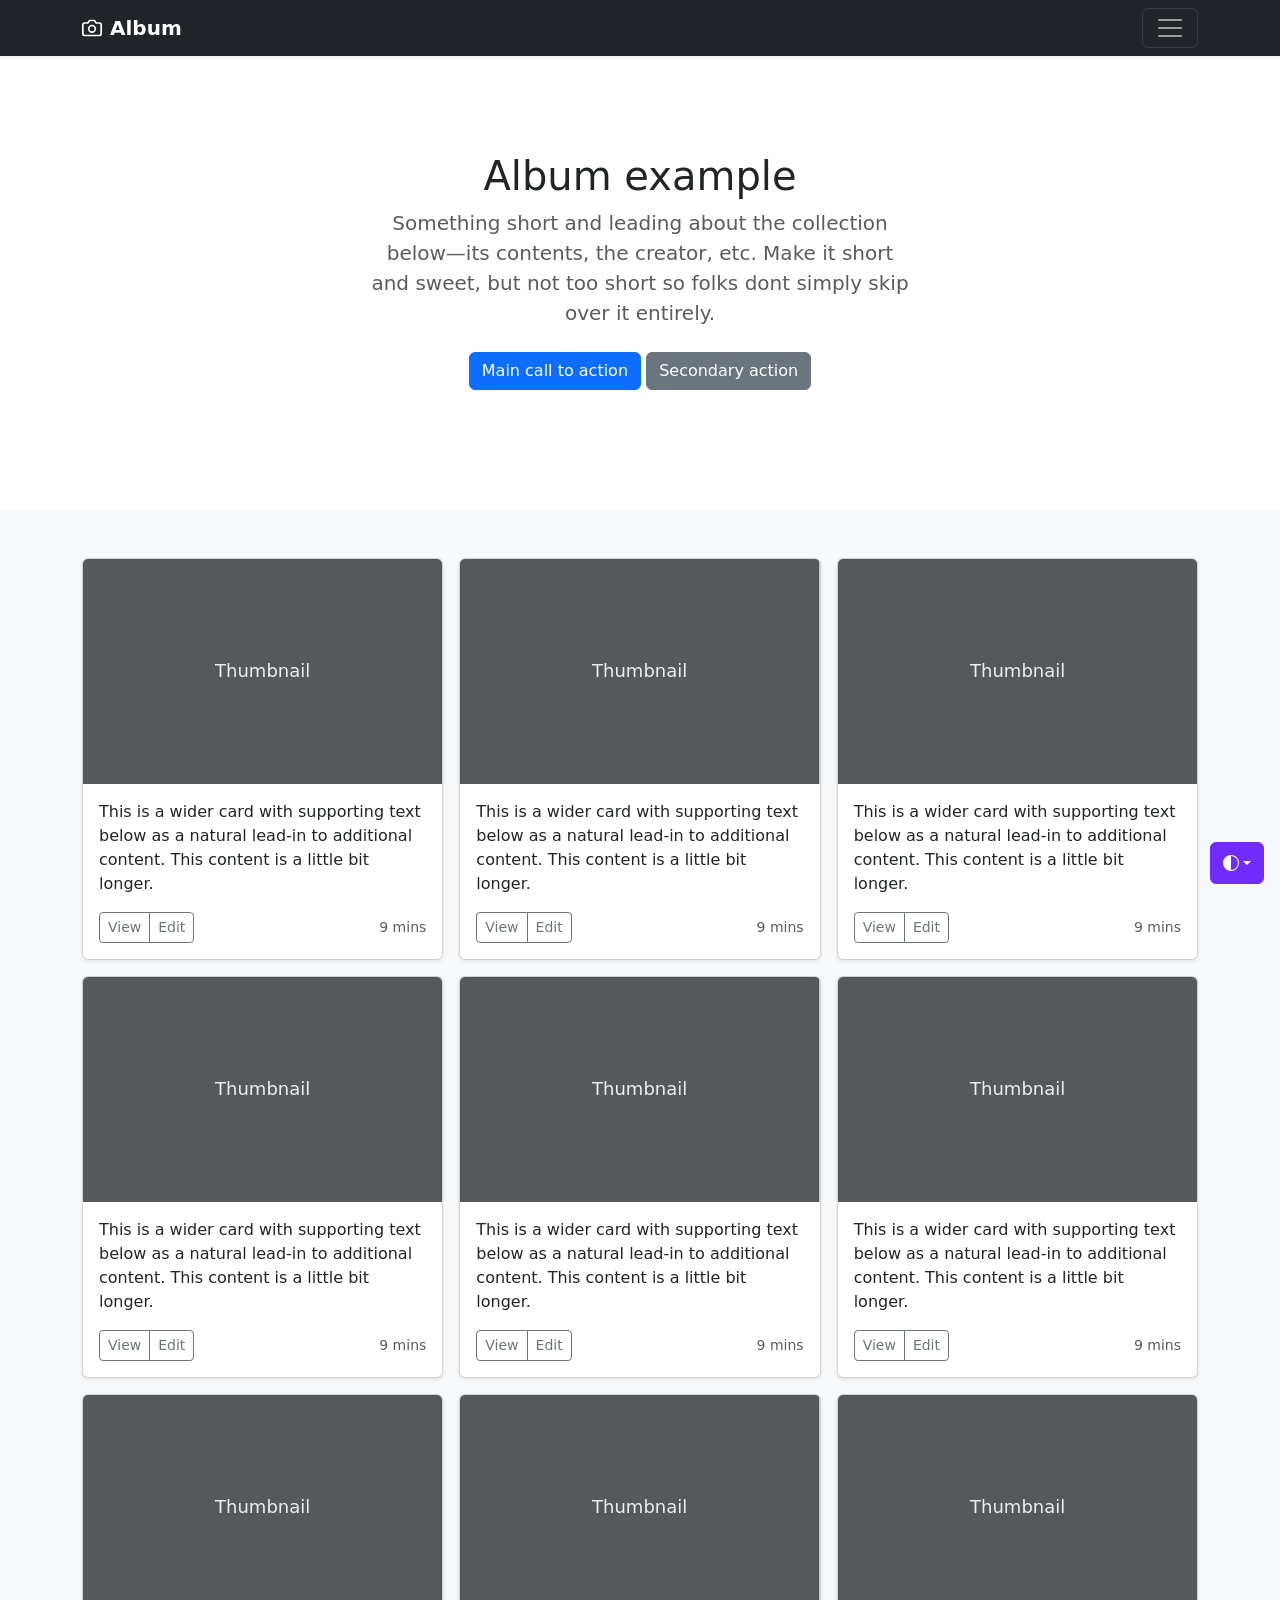
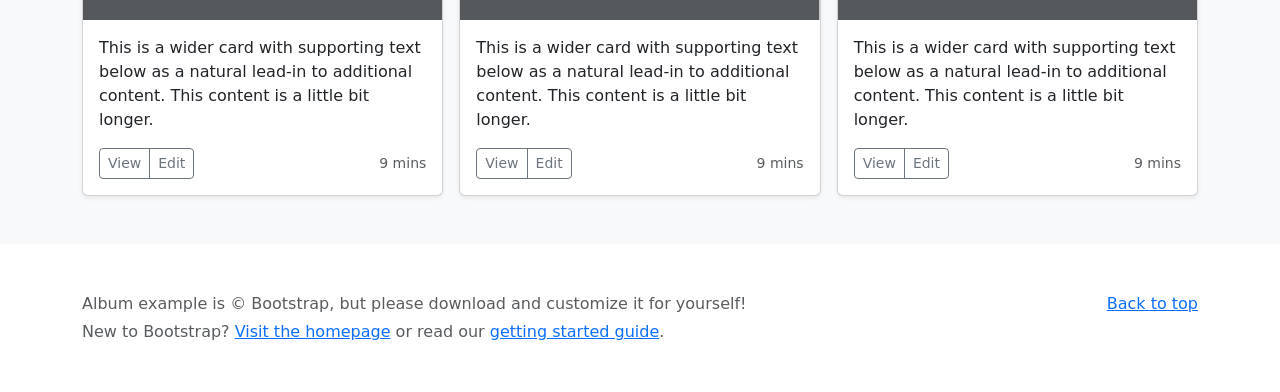
==== index.html @ 0365199b "Added template index from bootstrap." ====
<!doctype html>
<html lang="en" data-bs-theme="auto">
  <head>
    <meta charset="utf-8" />
    <meta name="viewport" content="width=device-width, initial-scale=1" />
    <meta name="description" content="" />
    <meta
      name="author"
      content="Mark Otto, Jacob Thornton, and Bootstrap contributors"
    />
    <meta name="generator" content="Astro v5.13.2" />
    <title>Album example · Bootstrap v5.3</title>
    <link
      rel="canonical"
      href="https://getbootstrap.com/docs/5.3/examples/album/"
    />
    <script src="	https://cdn.jsdelivr.net/npm/bootstrap@5.3.8/dist/js/bootstrap.bundle.min.js"></script>
    <link href="https://cdn.jsdelivr.net/npm/bootstrap@5.3.8/dist/css/bootstrap.min.css" rel="stylesheet" />
    <link href="style.css" rel="stylesheet"/>
    <meta name="theme-color" content="#712cf9" />
    
  </head>
  <body>
    <svg xmlns="http://www.w3.org/2000/svg" class="d-none">
      <symbol id="check2" viewBox="0 0 16 16">
        <path
          d="M13.854 3.646a.5.5 0 0 1 0 .708l-7 7a.5.5 0 0 1-.708 0l-3.5-3.5a.5.5 0 1 1 .708-.708L6.5 10.293l6.646-6.647a.5.5 0 0 1 .708 0z"
        ></path>
      </symbol>
      <symbol id="circle-half" viewBox="0 0 16 16">
        <path
          d="M8 15A7 7 0 1 0 8 1v14zm0 1A8 8 0 1 1 8 0a8 8 0 0 1 0 16z"
        ></path>
      </symbol>
      <symbol id="moon-stars-fill" viewBox="0 0 16 16">
        <path
          d="M6 .278a.768.768 0 0 1 .08.858 7.208 7.208 0 0 0-.878 3.46c0 4.021 3.278 7.277 7.318 7.277.527 0 1.04-.055 1.533-.16a.787.787 0 0 1 .81.316.733.733 0 0 1-.031.893A8.349 8.349 0 0 1 8.344 16C3.734 16 0 12.286 0 7.71 0 4.266 2.114 1.312 5.124.06A.752.752 0 0 1 6 .278z"
        ></path>
        <path
          d="M10.794 3.148a.217.217 0 0 1 .412 0l.387 1.162c.173.518.579.924 1.097 1.097l1.162.387a.217.217 0 0 1 0 .412l-1.162.387a1.734 1.734 0 0 0-1.097 1.097l-.387 1.162a.217.217 0 0 1-.412 0l-.387-1.162A1.734 1.734 0 0 0 9.31 6.593l-1.162-.387a.217.217 0 0 1 0-.412l1.162-.387a1.734 1.734 0 0 0 1.097-1.097l.387-1.162zM13.863.099a.145.145 0 0 1 .274 0l.258.774c.115.346.386.617.732.732l.774.258a.145.145 0 0 1 0 .274l-.774.258a1.156 1.156 0 0 0-.732.732l-.258.774a.145.145 0 0 1-.274 0l-.258-.774a1.156 1.156 0 0 0-.732-.732l-.774-.258a.145.145 0 0 1 0-.274l.774-.258c.346-.115.617-.386.732-.732L13.863.1z"
        ></path>
      </symbol>
      <symbol id="sun-fill" viewBox="0 0 16 16">
        <path
          d="M8 12a4 4 0 1 0 0-8 4 4 0 0 0 0 8zM8 0a.5.5 0 0 1 .5.5v2a.5.5 0 0 1-1 0v-2A.5.5 0 0 1 8 0zm0 13a.5.5 0 0 1 .5.5v2a.5.5 0 0 1-1 0v-2A.5.5 0 0 1 8 13zm8-5a.5.5 0 0 1-.5.5h-2a.5.5 0 0 1 0-1h2a.5.5 0 0 1 .5.5zM3 8a.5.5 0 0 1-.5.5h-2a.5.5 0 0 1 0-1h2A.5.5 0 0 1 3 8zm10.657-5.657a.5.5 0 0 1 0 .707l-1.414 1.415a.5.5 0 1 1-.707-.708l1.414-1.414a.5.5 0 0 1 .707 0zm-9.193 9.193a.5.5 0 0 1 0 .707L3.05 13.657a.5.5 0 0 1-.707-.707l1.414-1.414a.5.5 0 0 1 .707 0zm9.193 2.121a.5.5 0 0 1-.707 0l-1.414-1.414a.5.5 0 0 1 .707-.707l1.414 1.414a.5.5 0 0 1 0 .707zM4.464 4.465a.5.5 0 0 1-.707 0L2.343 3.05a.5.5 0 1 1 .707-.707l1.414 1.414a.5.5 0 0 1 0 .708z"
        ></path>
      </symbol>
    </svg>
    <div
      class="dropdown position-fixed bottom-0 end-0 mb-3 me-3 bd-mode-toggle"
    >
      <button
        class="btn btn-bd-primary py-2 dropdown-toggle d-flex align-items-center"
        id="bd-theme"
        type="button"
        aria-expanded="false"
        data-bs-toggle="dropdown"
        aria-label="Toggle theme (auto)"
      >
        <svg class="bi my-1 theme-icon-active" aria-hidden="true">
          <use href="#circle-half"></use>
        </svg>
        <span class="visually-hidden" id="bd-theme-text">Toggle theme</span>
      </button>
      <ul
        class="dropdown-menu dropdown-menu-end shadow"
        aria-labelledby="bd-theme-text"
      >
        <li>
          <button
            type="button"
            class="dropdown-item d-flex align-items-center"
            data-bs-theme-value="light"
            aria-pressed="false"
          >
            <svg class="bi me-2 opacity-50" aria-hidden="true">
              <use href="#sun-fill"></use>
            </svg>
            Light
            <svg class="bi ms-auto d-none" aria-hidden="true">
              <use href="#check2"></use>
            </svg>
          </button>
        </li>
        <li>
          <button
            type="button"
            class="dropdown-item d-flex align-items-center"
            data-bs-theme-value="dark"
            aria-pressed="false"
          >
            <svg class="bi me-2 opacity-50" aria-hidden="true">
              <use href="#moon-stars-fill"></use>
            </svg>
            Dark
            <svg class="bi ms-auto d-none" aria-hidden="true">
              <use href="#check2"></use>
            </svg>
          </button>
        </li>
        <li>
          <button
            type="button"
            class="dropdown-item d-flex align-items-center active"
            data-bs-theme-value="auto"
            aria-pressed="true"
          >
            <svg class="bi me-2 opacity-50" aria-hidden="true">
              <use href="#circle-half"></use>
            </svg>
            Auto
            <svg class="bi ms-auto d-none" aria-hidden="true">
              <use href="#check2"></use>
            </svg>
          </button>
        </li>
      </ul>
    </div>
    <header data-bs-theme="dark">
      <div class="collapse text-bg-dark" id="navbarHeader">
        <div class="container">
          <div class="row">
            <div class="col-sm-8 col-md-7 py-4">
              <h4>About</h4>
              <p class="text-body-secondary">
                Add some information about the album below, the author, or any
                other background context. Make it a few sentences long so folks
                can pick up some informative tidbits. Then, link them off to
                some social networking sites or contact information.
              </p>
            </div>
            <div class="col-sm-4 offset-md-1 py-4">
              <h4>Contact</h4>
              <ul class="list-unstyled">
                <li><a href="https://www.linkedin.com/in/cameron-rackley-131a20303/" class="text-white">linkedin</a></li>
                <li><a href="#" class="text-white">Like on Facebook</a></li>
                <li><a href="#" class="text-white">Email me</a></li>
              </ul>
            </div>
          </div>
        </div>
      </div>
      <div class="navbar navbar-dark bg-dark shadow-sm">
        <div class="container">
          <a href="#" class="navbar-brand d-flex align-items-center">
            <svg
              xmlns="http://www.w3.org/2000/svg"
              width="20"
              height="20"
              fill="none"
              stroke="currentColor"
              stroke-linecap="round"
              stroke-linejoin="round"
              stroke-width="2"
              aria-hidden="true"
              class="me-2"
              viewBox="0 0 24 24"
            >
              <path
                d="M23 19a2 2 0 0 1-2 2H3a2 2 0 0 1-2-2V8a2 2 0 0 1 2-2h4l2-3h6l2 3h4a2 2 0 0 1 2 2z"
              ></path>
              <circle cx="12" cy="13" r="4"></circle>
            </svg>
            <strong>Album</strong>
          </a>
          <button
            class="navbar-toggler"
            type="button"
            data-bs-toggle="collapse"
            data-bs-target="#navbarHeader"
            aria-controls="navbarHeader"
            aria-expanded="false"
            aria-label="Toggle navigation"
          >
            <span class="navbar-toggler-icon"></span>
          </button>
        </div>
      </div>
    </header>
    <main>
      <section class="py-5 text-center container">
        <div class="row py-lg-5">
          <div class="col-lg-6 col-md-8 mx-auto">
            <h1 class="fw-light">Album example</h1>
            <p class="lead text-body-secondary">
              Something short and leading about the collection below—its
              contents, the creator, etc. Make it short and sweet, but not too
              short so folks dont simply skip over it entirely.
            </p>
            <p>
              <a href="#" class="btn btn-primary my-2">Main call to action</a>
              <a href="#" class="btn btn-secondary my-2">Secondary action</a>
            </p>
          </div>
        </div>
      </section>
      <div class="album py-5 bg-body-tertiary">
        <div class="container">
          <div class="row row-cols-1 row-cols-sm-2 row-cols-md-3 g-3">
            <div class="col">
              <div class="card shadow-sm">
                <svg
                  aria-label="Placeholder: Thumbnail"
                  class="bd-placeholder-img card-img-top"
                  height="225"
                  preserveAspectRatio="xMidYMid slice"
                  role="img"
                  width="100%"
                  xmlns="http://www.w3.org/2000/svg"
                >
                  <title>Placeholder</title>
                  <rect width="100%" height="100%" fill="#55595c"></rect>
                  <text x="50%" y="50%" fill="#eceeef" dy=".3em">
                    Thumbnail
                  </text>
                </svg>
                <div class="card-body">
                  <p class="card-text">
                    This is a wider card with supporting text below as a natural
                    lead-in to additional content. This content is a little bit
                    longer.
                  </p>
                  <div
                    class="d-flex justify-content-between align-items-center"
                  >
                    <div class="btn-group">
                      <button
                        type="button"
                        class="btn btn-sm btn-outline-secondary"
                      >
                        View
                      </button>
                      <button
                        type="button"
                        class="btn btn-sm btn-outline-secondary"
                      >
                        Edit
                      </button>
                    </div>
                    <small class="text-body-secondary">9 mins</small>
                  </div>
                </div>
              </div>
            </div>
            <div class="col">
              <div class="card shadow-sm">
                <svg
                  aria-label="Placeholder: Thumbnail"
                  class="bd-placeholder-img card-img-top"
                  height="225"
                  preserveAspectRatio="xMidYMid slice"
                  role="img"
                  width="100%"
                  xmlns="http://www.w3.org/2000/svg"
                >
                  <title>Placeholder</title>
                  <rect width="100%" height="100%" fill="#55595c"></rect>
                  <text x="50%" y="50%" fill="#eceeef" dy=".3em">
                    Thumbnail
                  </text>
                </svg>
                <div class="card-body">
                  <p class="card-text">
                    This is a wider card with supporting text below as a natural
                    lead-in to additional content. This content is a little bit
                    longer.
                  </p>
                  <div
                    class="d-flex justify-content-between align-items-center"
                  >
                    <div class="btn-group">
                      <button
                        type="button"
                        class="btn btn-sm btn-outline-secondary"
                      >
                        View
                      </button>
                      <button
                        type="button"
                        class="btn btn-sm btn-outline-secondary"
                      >
                        Edit
                      </button>
                    </div>
                    <small class="text-body-secondary">9 mins</small>
                  </div>
                </div>
              </div>
            </div>
            <div class="col">
              <div class="card shadow-sm">
                <svg
                  aria-label="Placeholder: Thumbnail"
                  class="bd-placeholder-img card-img-top"
                  height="225"
                  preserveAspectRatio="xMidYMid slice"
                  role="img"
                  width="100%"
                  xmlns="http://www.w3.org/2000/svg"
                >
                  <title>Placeholder</title>
                  <rect width="100%" height="100%" fill="#55595c"></rect>
                  <text x="50%" y="50%" fill="#eceeef" dy=".3em">
                    Thumbnail
                  </text>
                </svg>
                <div class="card-body">
                  <p class="card-text">
                    This is a wider card with supporting text below as a natural
                    lead-in to additional content. This content is a little bit
                    longer.
                  </p>
                  <div
                    class="d-flex justify-content-between align-items-center"
                  >
                    <div class="btn-group">
                      <button
                        type="button"
                        class="btn btn-sm btn-outline-secondary"
                      >
                        View
                      </button>
                      <button
                        type="button"
                        class="btn btn-sm btn-outline-secondary"
                      >
                        Edit
                      </button>
                    </div>
                    <small class="text-body-secondary">9 mins</small>
                  </div>
                </div>
              </div>
            </div>
            <div class="col">
              <div class="card shadow-sm">
                <svg
                  aria-label="Placeholder: Thumbnail"
                  class="bd-placeholder-img card-img-top"
                  height="225"
                  preserveAspectRatio="xMidYMid slice"
                  role="img"
                  width="100%"
                  xmlns="http://www.w3.org/2000/svg"
                >
                  <title>Placeholder</title>
                  <rect width="100%" height="100%" fill="#55595c"></rect>
                  <text x="50%" y="50%" fill="#eceeef" dy=".3em">
                    Thumbnail
                  </text>
                </svg>
                <div class="card-body">
                  <p class="card-text">
                    This is a wider card with supporting text below as a natural
                    lead-in to additional content. This content is a little bit
                    longer.
                  </p>
                  <div
                    class="d-flex justify-content-between align-items-center"
                  >
                    <div class="btn-group">
                      <button
                        type="button"
                        class="btn btn-sm btn-outline-secondary"
                      >
                        View
                      </button>
                      <button
                        type="button"
                        class="btn btn-sm btn-outline-secondary"
                      >
                        Edit
                      </button>
                    </div>
                    <small class="text-body-secondary">9 mins</small>
                  </div>
                </div>
              </div>
            </div>
            <div class="col">
              <div class="card shadow-sm">
                <svg
                  aria-label="Placeholder: Thumbnail"
                  class="bd-placeholder-img card-img-top"
                  height="225"
                  preserveAspectRatio="xMidYMid slice"
                  role="img"
                  width="100%"
                  xmlns="http://www.w3.org/2000/svg"
                >
                  <title>Placeholder</title>
                  <rect width="100%" height="100%" fill="#55595c"></rect>
                  <text x="50%" y="50%" fill="#eceeef" dy=".3em">
                    Thumbnail
                  </text>
                </svg>
                <div class="card-body">
                  <p class="card-text">
                    This is a wider card with supporting text below as a natural
                    lead-in to additional content. This content is a little bit
                    longer.
                  </p>
                  <div
                    class="d-flex justify-content-between align-items-center"
                  >
                    <div class="btn-group">
                      <button
                        type="button"
                        class="btn btn-sm btn-outline-secondary"
                      >
                        View
                      </button>
                      <button
                        type="button"
                        class="btn btn-sm btn-outline-secondary"
                      >
                        Edit
                      </button>
                    </div>
                    <small class="text-body-secondary">9 mins</small>
                  </div>
                </div>
              </div>
            </div>
            <div class="col">
              <div class="card shadow-sm">
                <svg
                  aria-label="Placeholder: Thumbnail"
                  class="bd-placeholder-img card-img-top"
                  height="225"
                  preserveAspectRatio="xMidYMid slice"
                  role="img"
                  width="100%"
                  xmlns="http://www.w3.org/2000/svg"
                >
                  <title>Placeholder</title>
                  <rect width="100%" height="100%" fill="#55595c"></rect>
                  <text x="50%" y="50%" fill="#eceeef" dy=".3em">
                    Thumbnail
                  </text>
                </svg>
                <div class="card-body">
                  <p class="card-text">
                    This is a wider card with supporting text below as a natural
                    lead-in to additional content. This content is a little bit
                    longer.
                  </p>
                  <div
                    class="d-flex justify-content-between align-items-center"
                  >
                    <div class="btn-group">
                      <button
                        type="button"
                        class="btn btn-sm btn-outline-secondary"
                      >
                        View
                      </button>
                      <button
                        type="button"
                        class="btn btn-sm btn-outline-secondary"
                      >
                        Edit
                      </button>
                    </div>
                    <small class="text-body-secondary">9 mins</small>
                  </div>
                </div>
              </div>
            </div>
            <div class="col">
              <div class="card shadow-sm">
                <svg
                  aria-label="Placeholder: Thumbnail"
                  class="bd-placeholder-img card-img-top"
                  height="225"
                  preserveAspectRatio="xMidYMid slice"
                  role="img"
                  width="100%"
                  xmlns="http://www.w3.org/2000/svg"
                >
                  <title>Placeholder</title>
                  <rect width="100%" height="100%" fill="#55595c"></rect>
                  <text x="50%" y="50%" fill="#eceeef" dy=".3em">
                    Thumbnail
                  </text>
                </svg>
                <div class="card-body">
                  <p class="card-text">
                    This is a wider card with supporting text below as a natural
                    lead-in to additional content. This content is a little bit
                    longer.
                  </p>
                  <div
                    class="d-flex justify-content-between align-items-center"
                  >
                    <div class="btn-group">
                      <button
                        type="button"
                        class="btn btn-sm btn-outline-secondary"
                      >
                        View
                      </button>
                      <button
                        type="button"
                        class="btn btn-sm btn-outline-secondary"
                      >
                        Edit
                      </button>
                    </div>
                    <small class="text-body-secondary">9 mins</small>
                  </div>
                </div>
              </div>
            </div>
            <div class="col">
              <div class="card shadow-sm">
                <svg
                  aria-label="Placeholder: Thumbnail"
                  class="bd-placeholder-img card-img-top"
                  height="225"
                  preserveAspectRatio="xMidYMid slice"
                  role="img"
                  width="100%"
                  xmlns="http://www.w3.org/2000/svg"
                >
                  <title>Placeholder</title>
                  <rect width="100%" height="100%" fill="#55595c"></rect>
                  <text x="50%" y="50%" fill="#eceeef" dy=".3em">
                    Thumbnail
                  </text>
                </svg>
                <div class="card-body">
                  <p class="card-text">
                    This is a wider card with supporting text below as a natural
                    lead-in to additional content. This content is a little bit
                    longer.
                  </p>
                  <div
                    class="d-flex justify-content-between align-items-center"
                  >
                    <div class="btn-group">
                      <button
                        type="button"
                        class="btn btn-sm btn-outline-secondary"
                      >
                        View
                      </button>
                      <button
                        type="button"
                        class="btn btn-sm btn-outline-secondary"
                      >
                        Edit
                      </button>
                    </div>
                    <small class="text-body-secondary">9 mins</small>
                  </div>
                </div>
              </div>
            </div>
            <div class="col">
              <div class="card shadow-sm">
                <svg
                  aria-label="Placeholder: Thumbnail"
                  class="bd-placeholder-img card-img-top"
                  height="225"
                  preserveAspectRatio="xMidYMid slice"
                  role="img"
                  width="100%"
                  xmlns="http://www.w3.org/2000/svg"
                >
                  <title>Placeholder</title>
                  <rect width="100%" height="100%" fill="#55595c"></rect>
                  <text x="50%" y="50%" fill="#eceeef" dy=".3em">
                    Thumbnail
                  </text>
                </svg>
                <div class="card-body">
                  <p class="card-text">
                    This is a wider card with supporting text below as a natural
                    lead-in to additional content. This content is a little bit
                    longer.
                  </p>
                  <div
                    class="d-flex justify-content-between align-items-center"
                  >
                    <div class="btn-group">
                      <button
                        type="button"
                        class="btn btn-sm btn-outline-secondary"
                      >
                        View
                      </button>
                      <button
                        type="button"
                        class="btn btn-sm btn-outline-secondary"
                      >
                        Edit
                      </button>
                    </div>
                    <small class="text-body-secondary">9 mins</small>
                  </div>
                </div>
              </div>
            </div>
          </div>
        </div>
      </div>
    </main>
    <footer class="text-body-secondary py-5">
      <div class="container">
        <p class="float-end mb-1"><a href="#">Back to top</a></p>
        <p class="mb-1">
          Album example is &copy; Bootstrap, but please download and customize
          it for yourself!
        </p>
        <p class="mb-0">
          New to Bootstrap? <a href="/">Visit the homepage</a> or read our
          <a href="../getting-started/introduction">getting started guide</a>.
        </p>
      </div>
    </footer>
    <script
      src="../assets/dist/js/bootstrap.bundle.min.js"
      class="astro-vvvwv3sm"
    ></script>
  </body>
</html>
---- style.css ----
.bd-placeholder-img {
    font-size: 1.125rem;
    text-anchor: middle;
    -webkit-user-select: none;
    -moz-user-select: none;
    user-select: none;
}

@media (min-width: 768px) {
    .bd-placeholder-img-lg {
        font-size: 3.5rem;
    }
}

.b-example-divider {
    width: 100%;
    height: 3rem;
    background-color: #0000001a;
    border: solid rgba(0, 0, 0, 0.15);
    border-width: 1px 0;
    box-shadow:
        inset 0 0.5em 1.5em #0000001a,
        inset 0 0.125em 0.5em #00000026;
}

.b-example-vr {
    flex-shrink: 0;
    width: 1.5rem;
    height: 100vh;
}

.bi {
    vertical-align: -0.125em;
    fill: currentColor;
}

.nav-scroller {
    position: relative;
    z-index: 2;
    height: 2.75rem;
    overflow-y: hidden;
}

.nav-scroller .nav {
    display: flex;
    flex-wrap: nowrap;
    padding-bottom: 1rem;
    margin-top: -1px;
    overflow-x: auto;
    text-align: center;
    white-space: nowrap;
    -webkit-overflow-scrolling: touch;
}

.btn-bd-primary {
    --bd-violet-bg: #712cf9;
    --bd-violet-rgb: 112.520718, 44.062154, 249.437846;
    --bs-btn-font-weight: 600;
    --bs-btn-color: var(--bs-white);
    --bs-btn-bg: var(--bd-violet-bg);
    --bs-btn-border-color: var(--bd-violet-bg);
    --bs-btn-hover-color: var(--bs-white);
    --bs-btn-hover-bg: #6528e0;
    --bs-btn-hover-border-color: #6528e0;
    --bs-btn-focus-shadow-rgb: var(--bd-violet-rgb);
    --bs-btn-active-color: var(--bs-btn-hover-color);
    --bs-btn-active-bg: #5a23c8;
    --bs-btn-active-border-color: #5a23c8;
}

.bd-mode-toggle {
    z-index: 1500;
}

.bd-mode-toggle .bi {
    width: 1em;
    height: 1em;
}

.bd-mode-toggle .dropdown-menu .active .bi {
    display: block !important;
}
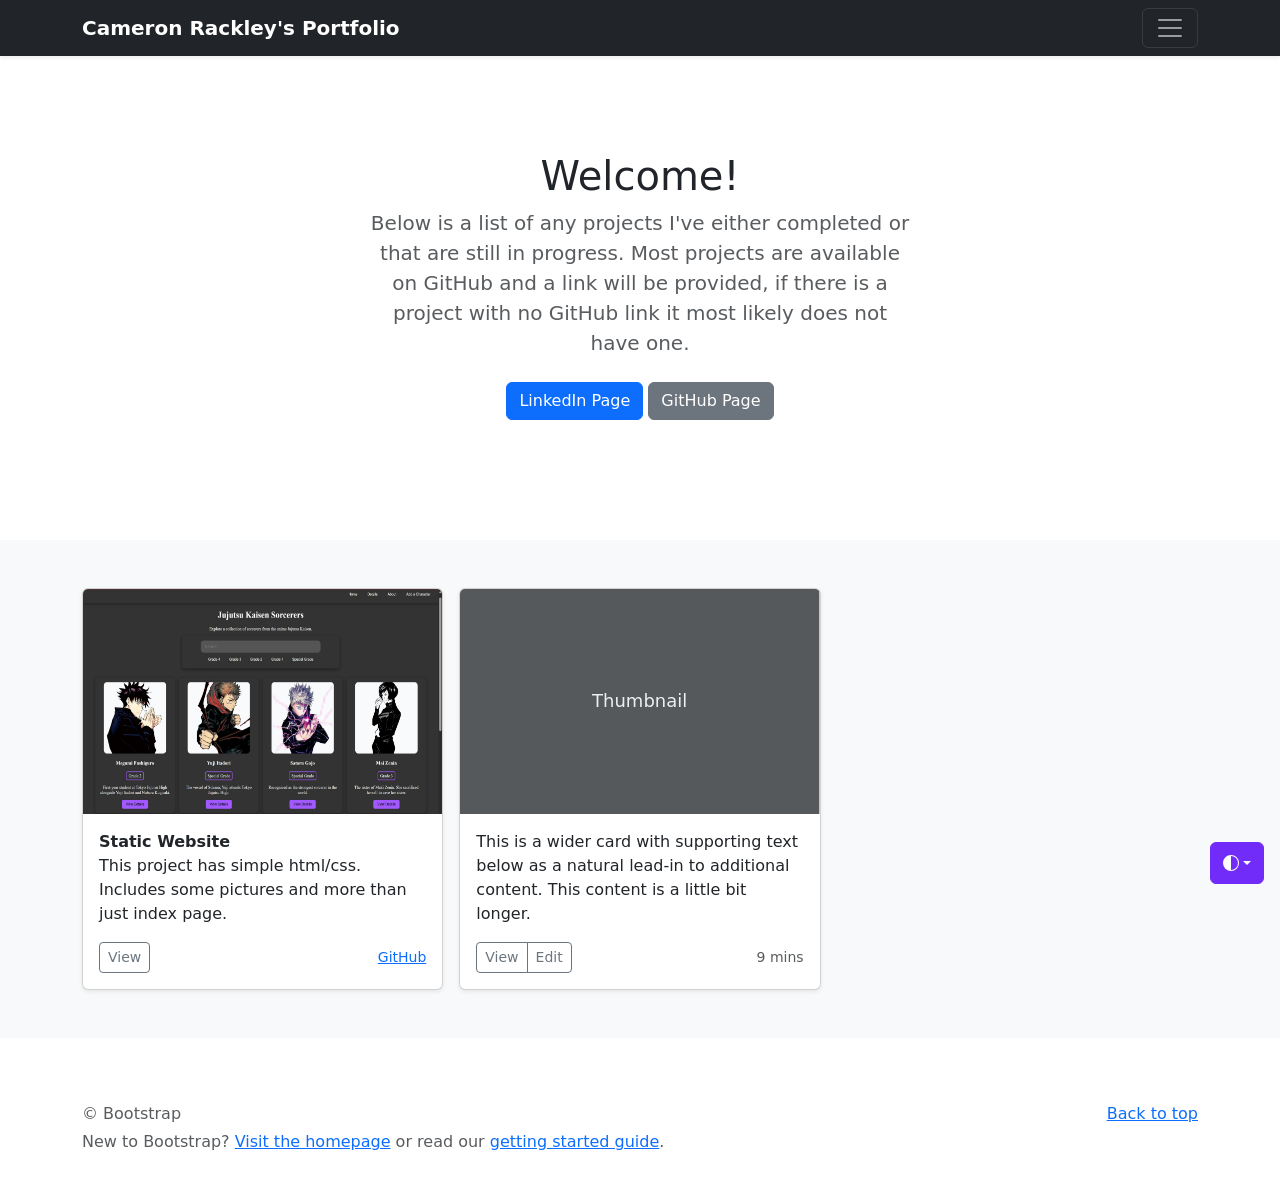
==== commit 5351450a: "Cut down on lots of uneeded code. Added links to butons and 1 example card for projects. View button" ====
--- a/index.html
+++ b/index.html
@@ -123,18 +123,15 @@
             <div class="col-sm-8 col-md-7 py-4">
               <h4>About</h4>
               <p class="text-body-secondary">
-                Add some information about the album below, the author, or any
-                other background context. Make it a few sentences long so folks
-                can pick up some informative tidbits. Then, link them off to
-                some social networking sites or contact information.
+                I am currently a 4th year student at the University of North Carolina at Greensboro. I am almost finished with my bachelors in Computer Science! I have found interests in concepts like Web Development, AI workflows/prompting, and Software Engineering through my education. My goal is to start my career in one of these interests, and eventually get into Game Development and Design.
               </p>
             </div>
             <div class="col-sm-4 offset-md-1 py-4">
               <h4>Contact</h4>
               <ul class="list-unstyled">
                 <li><a href="https://www.linkedin.com/in/cameron-rackley-131a20303/" class="text-white">linkedin</a></li>
-                <li><a href="#" class="text-white">Like on Facebook</a></li>
-                <li><a href="#" class="text-white">Email me</a></li>
+                <li><a href="/images/cjrackley_resume.pdf" class="text-white">My Resume</a></li>
+                <li>Email me: cameronrackley2023@outlook.com</li>
               </ul>
             </div>
           </div>
@@ -143,25 +140,7 @@
       <div class="navbar navbar-dark bg-dark shadow-sm">
         <div class="container">
           <a href="#" class="navbar-brand d-flex align-items-center">
-            <svg
-              xmlns="http://www.w3.org/2000/svg"
-              width="20"
-              height="20"
-              fill="none"
-              stroke="currentColor"
-              stroke-linecap="round"
-              stroke-linejoin="round"
-              stroke-width="2"
-              aria-hidden="true"
-              class="me-2"
-              viewBox="0 0 24 24"
-            >
-              <path
-                d="M23 19a2 2 0 0 1-2 2H3a2 2 0 0 1-2-2V8a2 2 0 0 1 2-2h4l2-3h6l2 3h4a2 2 0 0 1 2 2z"
-              ></path>
-              <circle cx="12" cy="13" r="4"></circle>
-            </svg>
-            <strong>Album</strong>
+            <strong>Cameron Rackley's Portfolio</strong>
           </a>
           <button
             class="navbar-toggler"
@@ -181,15 +160,13 @@
       <section class="py-5 text-center container">
         <div class="row py-lg-5">
           <div class="col-lg-6 col-md-8 mx-auto">
-            <h1 class="fw-light">Album example</h1>
+            <h1 class="fw-light">Welcome!</h1>
             <p class="lead text-body-secondary">
-              Something short and leading about the collection below—its
-              contents, the creator, etc. Make it short and sweet, but not too
-              short so folks dont simply skip over it entirely.
+              Below is a list of any projects I've either completed or that are still in progress. Most projects are available on GitHub and a link will be provided, if there is a project with no GitHub link it most likely does not have one.
             </p>
             <p>
-              <a href="#" class="btn btn-primary my-2">Main call to action</a>
-              <a href="#" class="btn btn-secondary my-2">Secondary action</a>
+              <a href="https://www.linkedin.com/in/cameron-rackley-131a20303/" class="btn btn-primary my-2">LinkedIn Page</a>
+              <a href="https://github.com/cjrackley" class="btn btn-secondary my-2">GitHub Page</a>
             </p>
           </div>
         </div>
@@ -197,6 +174,87 @@
       <div class="album py-5 bg-body-tertiary">
         <div class="container">
           <div class="row row-cols-1 row-cols-sm-2 row-cols-md-3 g-3">
+            
+            <!-- 
+            
+            !! COMMENTED CODE IS A SINGLE PREVIEW BLOCK !!
+
+            <div class="col">
+              <div class="card shadow-sm">
+                
+                !!! REPLACE WITH IMAGE ELEMENT!!
+                <svg
+                  aria-label="Placeholder: Thumbnail"
+                  class="bd-placeholder-img card-img-top"
+                  height="225"
+                  preserveAspectRatio="xMidYMid slice"
+                  role="img"
+                  width="100%"
+                  xmlns="http://www.w3.org/2000/svg"
+                >
+                  <title>Placeholder</title>
+                  <rect width="100%" height="100%" fill="#55595c"></rect>
+                  <text x="50%" y="50%" fill="#eceeef" dy=".3em">
+                    Thumbnail
+                  </text>
+                </svg>
+
+                !!!
+                <div class="card-body">
+                  <p class="card-text">
+                    This is a wider card with supporting text below as a natural
+                    lead-in to additional content. This content is a little bit
+                    longer.
+                  </p>
+                  <div
+                    class="d-flex justify-content-between align-items-center"
+                  >
+                    <div class="btn-group">
+                      <button
+                        type="button"
+                        class="btn btn-sm btn-outline-secondary"
+                      >
+                        View
+                      </button>
+                      <button
+                        type="button"
+                        class="btn btn-sm btn-outline-secondary"
+                      >
+                        Edit
+                      </button>
+                    </div>
+                    <small class="text-body-secondary">9 mins</small>
+                  </div>
+                </div>
+              </div>
+            </div>
+
+            -->
+            <div class="col">
+              <div class="card shadow-sm">
+
+                <img class="card-img-top" height="225" src="images/web-1.jpg">
+                  <title>Placeholder</title>
+                <div class="card-body">
+                  <p class="card-text">
+                    <b>Static Website</b> <br> This project has simple html/css. Includes some pictures and more than just index page.
+                  </p>
+                  <div
+                    class="d-flex justify-content-between align-items-center"
+                  >
+                    <div class="btn-group">
+                      <button
+                        type="button"
+                        class="btn btn-sm btn-outline-secondary"
+                      >
+                        View
+                      </button>
+                    </div>
+                    <small class="text-body-secondary"><a href="https://github.com/cjrackley/CSC340-static-website">GitHub</a></small>
+                  </div>
+                </div>
+              </div>
+            </div>
             <div class="col">
               <div class="card shadow-sm">
                 <svg
@@ -242,376 +300,16 @@
                 </div>
               </div>
             </div>
-            <div class="col">
-              <div class="card shadow-sm">
-                <svg
-                  aria-label="Placeholder: Thumbnail"
-                  class="bd-placeholder-img card-img-top"
-                  height="225"
-                  preserveAspectRatio="xMidYMid slice"
-                  role="img"
-                  width="100%"
-                  xmlns="http://www.w3.org/2000/svg"
-                >
-                  <title>Placeholder</title>
-                  <rect width="100%" height="100%" fill="#55595c"></rect>
-                  <text x="50%" y="50%" fill="#eceeef" dy=".3em">
-                    Thumbnail
-                  </text>
-                </svg>
-                <div class="card-body">
-                  <p class="card-text">
-                    This is a wider card with supporting text below as a natural
-                    lead-in to additional content. This content is a little bit
-                    longer.
-                  </p>
-                  <div
-                    class="d-flex justify-content-between align-items-center"
-                  >
-                    <div class="btn-group">
-                      <button
-                        type="button"
-                        class="btn btn-sm btn-outline-secondary"
-                      >
-                        View
-                      </button>
-                      <button
-                        type="button"
-                        class="btn btn-sm btn-outline-secondary"
-                      >
-                        Edit
-                      </button>
-                    </div>
-                    <small class="text-body-secondary">9 mins</small>
-                  </div>
-                </div>
-              </div>
-            </div>
-            <div class="col">
-              <div class="card shadow-sm">
-                <svg
-                  aria-label="Placeholder: Thumbnail"
-                  class="bd-placeholder-img card-img-top"
-                  height="225"
-                  preserveAspectRatio="xMidYMid slice"
-                  role="img"
-                  width="100%"
-                  xmlns="http://www.w3.org/2000/svg"
-                >
-                  <title>Placeholder</title>
-                  <rect width="100%" height="100%" fill="#55595c"></rect>
-                  <text x="50%" y="50%" fill="#eceeef" dy=".3em">
-                    Thumbnail
-                  </text>
-                </svg>
-                <div class="card-body">
-                  <p class="card-text">
-                    This is a wider card with supporting text below as a natural
-                    lead-in to additional content. This content is a little bit
-                    longer.
-                  </p>
-                  <div
-                    class="d-flex justify-content-between align-items-center"
-                  >
-                    <div class="btn-group">
-                      <button
-                        type="button"
-                        class="btn btn-sm btn-outline-secondary"
-                      >
-                        View
-                      </button>
-                      <button
-                        type="button"
-                        class="btn btn-sm btn-outline-secondary"
-                      >
-                        Edit
-                      </button>
-                    </div>
-                    <small class="text-body-secondary">9 mins</small>
-                  </div>
-                </div>
-              </div>
-            </div>
-            <div class="col">
-              <div class="card shadow-sm">
-                <svg
-                  aria-label="Placeholder: Thumbnail"
-                  class="bd-placeholder-img card-img-top"
-                  height="225"
-                  preserveAspectRatio="xMidYMid slice"
-                  role="img"
-                  width="100%"
-                  xmlns="http://www.w3.org/2000/svg"
-                >
-                  <title>Placeholder</title>
-                  <rect width="100%" height="100%" fill="#55595c"></rect>
-                  <text x="50%" y="50%" fill="#eceeef" dy=".3em">
-                    Thumbnail
-                  </text>
-                </svg>
-                <div class="card-body">
-                  <p class="card-text">
-                    This is a wider card with supporting text below as a natural
-                    lead-in to additional content. This content is a little bit
-                    longer.
-                  </p>
-                  <div
-                    class="d-flex justify-content-between align-items-center"
-                  >
-                    <div class="btn-group">
-                      <button
-                        type="button"
-                        class="btn btn-sm btn-outline-secondary"
-                      >
-                        View
-                      </button>
-                      <button
-                        type="button"
-                        class="btn btn-sm btn-outline-secondary"
-                      >
-                        Edit
-                      </button>
-                    </div>
-                    <small class="text-body-secondary">9 mins</small>
-                  </div>
-                </div>
-              </div>
-            </div>
-            <div class="col">
-              <div class="card shadow-sm">
-                <svg
-                  aria-label="Placeholder: Thumbnail"
-                  class="bd-placeholder-img card-img-top"
-                  height="225"
-                  preserveAspectRatio="xMidYMid slice"
-                  role="img"
-                  width="100%"
-                  xmlns="http://www.w3.org/2000/svg"
-                >
-                  <title>Placeholder</title>
-                  <rect width="100%" height="100%" fill="#55595c"></rect>
-                  <text x="50%" y="50%" fill="#eceeef" dy=".3em">
-                    Thumbnail
-                  </text>
-                </svg>
-                <div class="card-body">
-                  <p class="card-text">
-                    This is a wider card with supporting text below as a natural
-                    lead-in to additional content. This content is a little bit
-                    longer.
-                  </p>
-                  <div
-                    class="d-flex justify-content-between align-items-center"
-                  >
-                    <div class="btn-group">
-                      <button
-                        type="button"
-                        class="btn btn-sm btn-outline-secondary"
-                      >
-                        View
-                      </button>
-                      <button
-                        type="button"
-                        class="btn btn-sm btn-outline-secondary"
-                      >
-                        Edit
-                      </button>
-                    </div>
-                    <small class="text-body-secondary">9 mins</small>
-                  </div>
-                </div>
-              </div>
-            </div>
-            <div class="col">
-              <div class="card shadow-sm">
-                <svg
-                  aria-label="Placeholder: Thumbnail"
-                  class="bd-placeholder-img card-img-top"
-                  height="225"
-                  preserveAspectRatio="xMidYMid slice"
-                  role="img"
-                  width="100%"
-                  xmlns="http://www.w3.org/2000/svg"
-                >
-                  <title>Placeholder</title>
-                  <rect width="100%" height="100%" fill="#55595c"></rect>
-                  <text x="50%" y="50%" fill="#eceeef" dy=".3em">
-                    Thumbnail
-                  </text>
-                </svg>
-                <div class="card-body">
-                  <p class="card-text">
-                    This is a wider card with supporting text below as a natural
-                    lead-in to additional content. This content is a little bit
-                    longer.
-                  </p>
-                  <div
-                    class="d-flex justify-content-between align-items-center"
-                  >
-                    <div class="btn-group">
-                      <button
-                        type="button"
-                        class="btn btn-sm btn-outline-secondary"
-                      >
-                        View
-                      </button>
-                      <button
-                        type="button"
-                        class="btn btn-sm btn-outline-secondary"
-                      >
-                        Edit
-                      </button>
-                    </div>
-                    <small class="text-body-secondary">9 mins</small>
-                  </div>
-                </div>
-              </div>
-            </div>
-            <div class="col">
-              <div class="card shadow-sm">
-                <svg
-                  aria-label="Placeholder: Thumbnail"
-                  class="bd-placeholder-img card-img-top"
-                  height="225"
-                  preserveAspectRatio="xMidYMid slice"
-                  role="img"
-                  width="100%"
-                  xmlns="http://www.w3.org/2000/svg"
-                >
-                  <title>Placeholder</title>
-                  <rect width="100%" height="100%" fill="#55595c"></rect>
-                  <text x="50%" y="50%" fill="#eceeef" dy=".3em">
-                    Thumbnail
-                  </text>
-                </svg>
-                <div class="card-body">
-                  <p class="card-text">
-                    This is a wider card with supporting text below as a natural
-                    lead-in to additional content. This content is a little bit
-                    longer.
-                  </p>
-                  <div
-                    class="d-flex justify-content-between align-items-center"
-                  >
-                    <div class="btn-group">
-                      <button
-                        type="button"
-                        class="btn btn-sm btn-outline-secondary"
-                      >
-                        View
-                      </button>
-                      <button
-                        type="button"
-                        class="btn btn-sm btn-outline-secondary"
-                      >
-                        Edit
-                      </button>
-                    </div>
-                    <small class="text-body-secondary">9 mins</small>
-                  </div>
-                </div>
-              </div>
-            </div>
-            <div class="col">
-              <div class="card shadow-sm">
-                <svg
-                  aria-label="Placeholder: Thumbnail"
-                  class="bd-placeholder-img card-img-top"
-                  height="225"
-                  preserveAspectRatio="xMidYMid slice"
-                  role="img"
-                  width="100%"
-                  xmlns="http://www.w3.org/2000/svg"
-                >
-                  <title>Placeholder</title>
-                  <rect width="100%" height="100%" fill="#55595c"></rect>
-                  <text x="50%" y="50%" fill="#eceeef" dy=".3em">
-                    Thumbnail
-                  </text>
-                </svg>
-                <div class="card-body">
-                  <p class="card-text">
-                    This is a wider card with supporting text below as a natural
-                    lead-in to additional content. This content is a little bit
-                    longer.
-                  </p>
-                  <div
-                    class="d-flex justify-content-between align-items-center"
-                  >
-                    <div class="btn-group">
-                      <button
-                        type="button"
-                        class="btn btn-sm btn-outline-secondary"
-                      >
-                        View
-                      </button>
-                      <button
-                        type="button"
-                        class="btn btn-sm btn-outline-secondary"
-                      >
-                        Edit
-                      </button>
-                    </div>
-                    <small class="text-body-secondary">9 mins</small>
-                  </div>
-                </div>
-              </div>
-            </div>
-            <div class="col">
-              <div class="card shadow-sm">
-                <svg
-                  aria-label="Placeholder: Thumbnail"
-                  class="bd-placeholder-img card-img-top"
-                  height="225"
-                  preserveAspectRatio="xMidYMid slice"
-                  role="img"
-                  width="100%"
-                  xmlns="http://www.w3.org/2000/svg"
-                >
-                  <title>Placeholder</title>
-                  <rect width="100%" height="100%" fill="#55595c"></rect>
-                  <text x="50%" y="50%" fill="#eceeef" dy=".3em">
-                    Thumbnail
-                  </text>
-                </svg>
-                <div class="card-body">
-                  <p class="card-text">
-                    This is a wider card with supporting text below as a natural
-                    lead-in to additional content. This content is a little bit
-                    longer.
-                  </p>
-                  <div
-                    class="d-flex justify-content-between align-items-center"
-                  >
-                    <div class="btn-group">
-                      <button
-                        type="button"
-                        class="btn btn-sm btn-outline-secondary"
-                      >
-                        View
-                      </button>
-                      <button
-                        type="button"
-                        class="btn btn-sm btn-outline-secondary"
-                      >
-                        Edit
-                      </button>
-                    </div>
-                    <small class="text-body-secondary">9 mins</small>
-                  </div>
-                </div>
-              </div>
-            </div>
           </div>
         </div>
       </div>
     </main>
     <footer class="text-body-secondary py-5">
       <div class="container">
+        <p></p>
         <p class="float-end mb-1"><a href="#">Back to top</a></p>
         <p class="mb-1">
-          Album example is &copy; Bootstrap, but please download and customize
-          it for yourself!
+           &copy; Bootstrap
         </p>
         <p class="mb-0">
           New to Bootstrap? <a href="/">Visit the homepage</a> or read our
@@ -619,9 +317,5 @@
         </p>
       </div>
     </footer>
-    <script
-      src="../assets/dist/js/bootstrap.bundle.min.js"
-      class="astro-vvvwv3sm"
-    ></script>
   </body>
 </html>
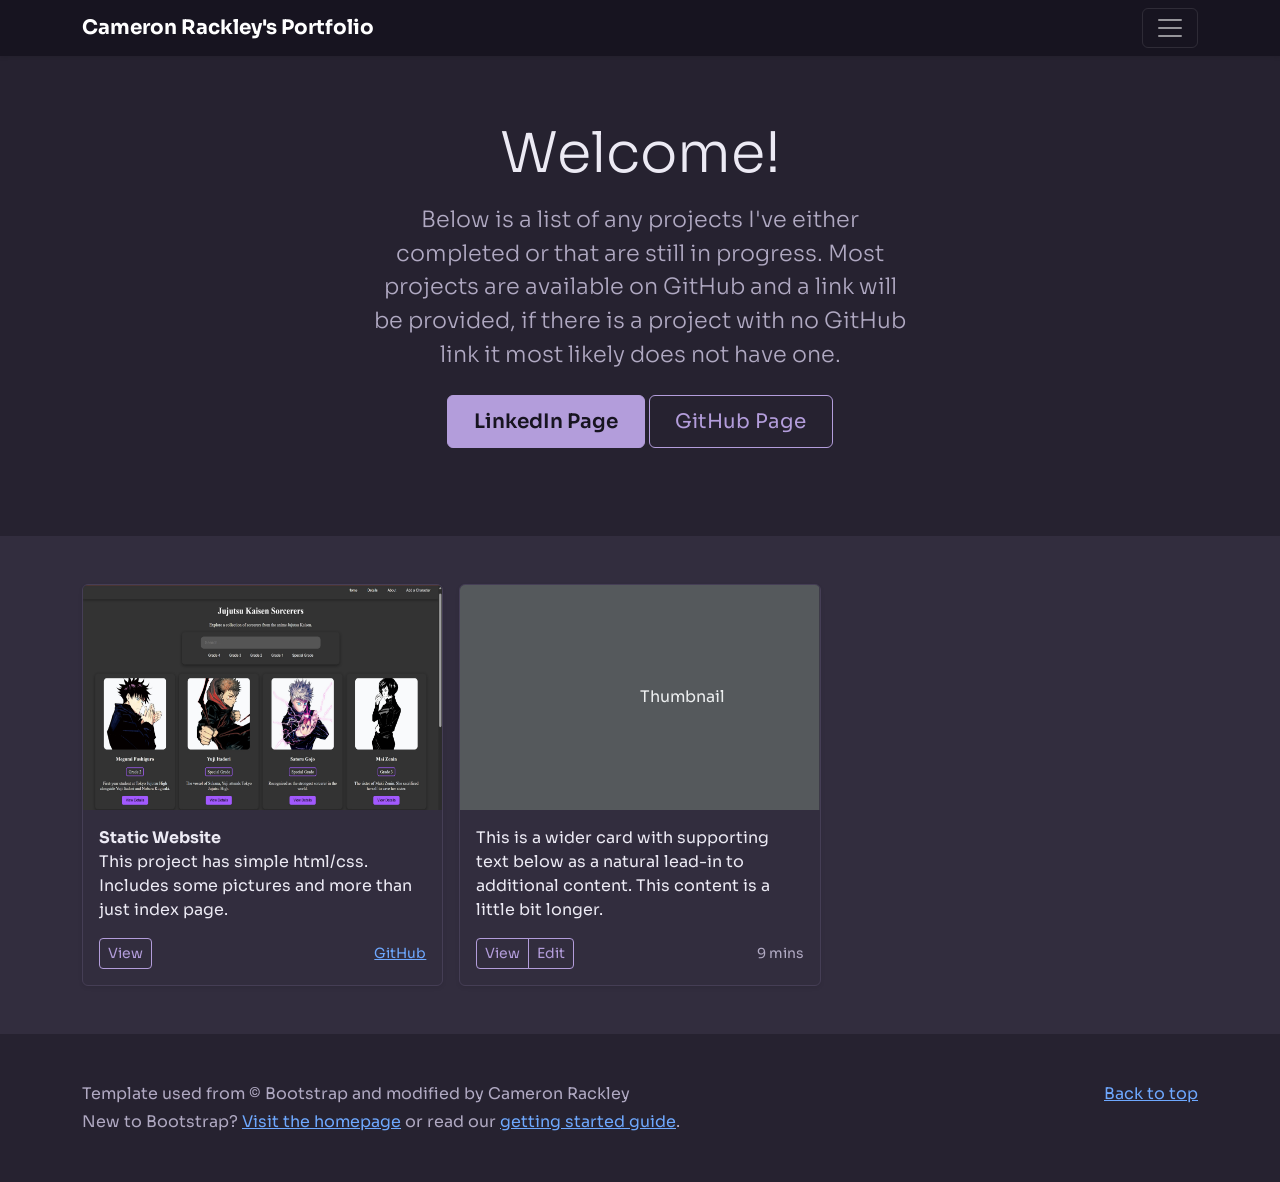
==== commit f983d074: "Further customized the index file and added a details page for individual projects. Added major styl" ====
--- a/index.html
+++ b/index.html
@@ -1,5 +1,5 @@
 <!doctype html>
-<html lang="en" data-bs-theme="auto">
+<html lang="en" data-bs-theme="dark">
   <head>
     <meta charset="utf-8" />
     <meta name="viewport" content="width=device-width, initial-scale=1" />
@@ -9,7 +9,7 @@
       content="Mark Otto, Jacob Thornton, and Bootstrap contributors"
     />
     <meta name="generator" content="Astro v5.13.2" />
-    <title>Album example · Bootstrap v5.3</title>
+    <title>Portfolio Page</title>
     <link
       rel="canonical"
       href="https://getbootstrap.com/docs/5.3/examples/album/"
@@ -17,6 +17,7 @@
     <script src="	https://cdn.jsdelivr.net/npm/bootstrap@5.3.8/dist/js/bootstrap.bundle.min.js"></script>
     <link href="https://cdn.jsdelivr.net/npm/bootstrap@5.3.8/dist/css/bootstrap.min.css" rel="stylesheet" />
     <link href="style.css" rel="stylesheet"/>
+    <link href="theme.css" rel="stylesheet"/>
     <meta name="theme-color" content="#712cf9" />
     
   </head>
@@ -46,75 +47,6 @@
         ></path>
       </symbol>
     </svg>
-    <div
-      class="dropdown position-fixed bottom-0 end-0 mb-3 me-3 bd-mode-toggle"
-    >
-      <button
-        class="btn btn-bd-primary py-2 dropdown-toggle d-flex align-items-center"
-        id="bd-theme"
-        type="button"
-        aria-expanded="false"
-        data-bs-toggle="dropdown"
-        aria-label="Toggle theme (auto)"
-      >
-        <svg class="bi my-1 theme-icon-active" aria-hidden="true">
-          <use href="#circle-half"></use>
-        </svg>
-        <span class="visually-hidden" id="bd-theme-text">Toggle theme</span>
-      </button>
-      <ul
-        class="dropdown-menu dropdown-menu-end shadow"
-        aria-labelledby="bd-theme-text"
-      >
-        <li>
-          <button
-            type="button"
-            class="dropdown-item d-flex align-items-center"
-            data-bs-theme-value="light"
-            aria-pressed="false"
-          >
-            <svg class="bi me-2 opacity-50" aria-hidden="true">
-              <use href="#sun-fill"></use>
-            </svg>
-            Light
-            <svg class="bi ms-auto d-none" aria-hidden="true">
-              <use href="#check2"></use>
-            </svg>
-          </button>
-        </li>
-        <li>
-          <button
-            type="button"
-            class="dropdown-item d-flex align-items-center"
-            data-bs-theme-value="dark"
-            aria-pressed="false"
-          >
-            <svg class="bi me-2 opacity-50" aria-hidden="true">
-              <use href="#moon-stars-fill"></use>
-            </svg>
-            Dark
-            <svg class="bi ms-auto d-none" aria-hidden="true">
-              <use href="#check2"></use>
-            </svg>
-          </button>
-        </li>
-        <li>
-          <button
-            type="button"
-            class="dropdown-item d-flex align-items-center active"
-            data-bs-theme-value="auto"
-            aria-pressed="true"
-          >
-            <svg class="bi me-2 opacity-50" aria-hidden="true">
-              <use href="#circle-half"></use>
-            </svg>
-            Auto
-            <svg class="bi ms-auto d-none" aria-hidden="true">
-              <use href="#check2"></use>
-            </svg>
-          </button>
-        </li>
-      </ul>
     </div>
     <header data-bs-theme="dark">
       <div class="collapse text-bg-dark" id="navbarHeader">
@@ -157,9 +89,9 @@
       </div>
     </header>
     <main>
-      <section class="py-5 text-center container">
-        <div class="row py-lg-5">
-          <div class="col-lg-6 col-md-8 mx-auto">
+      <section id="hero" class="text-center container">
+        <div class="row">
+          <div class="col-lg-6 col-md-7 mx-auto">
             <h1 class="fw-light">Welcome!</h1>
             <p class="lead text-body-secondary">
               Below is a list of any projects I've either completed or that are still in progress. Most projects are available on GitHub and a link will be provided, if there is a project with no GitHub link it most likely does not have one.
@@ -305,17 +237,16 @@
       </div>
     </main>
     <footer class="text-body-secondary py-5">
-      <div class="container">
-        <p></p>
+    <div class="container">
         <p class="float-end mb-1"><a href="#">Back to top</a></p>
-        <p class="mb-1">
-           &copy; Bootstrap
-        </p>
-        <p class="mb-0">
-          New to Bootstrap? <a href="/">Visit the homepage</a> or read our
-          <a href="../getting-started/introduction">getting started guide</a>.
-        </p>
-      </div>
-    </footer>
+      <p class="mb-1">
+        Template used from &copy; Bootstrap and modified by Cameron Rackley
+      </p>
+      <p class="mb-0">
+        New to Bootstrap? <a href="/">Visit the homepage</a> or read our
+        <a href="../getting-started/introduction">getting started guide</a>.
+      </p>
+    </div>
+  </footer>
   </body>
 </html>
--- a/style.css
+++ b/style.css
@@ -1,82 +1,48 @@
-.bd-placeholder-img {
-    font-size: 1.125rem;
-    text-anchor: middle;
-    -webkit-user-select: none;
-    -moz-user-select: none;
-    user-select: none;
+/* ---------- Hero / welcome section ----------
+   All hero sizing lives here. Change the numbers below to tune it.
+   (The old py-5 / py-lg-5 utility classes were removed from index.html
+   so this is the single place that controls the section.) */
+
+#hero {
+    /* HEIGHT: was 3rem on mobile / 6rem on desktop via py-5 + py-lg-5 */
+    padding-top: 2.5rem;
+    padding-bottom: 2.5rem;
 }
 
-@media (min-width: 768px) {
-    .bd-placeholder-img-lg {
-        font-size: 3.5rem;
+@media (min-width: 992px) {
+    #hero {
+        padding-top: 4rem;
+        padding-bottom: 4rem;
     }
 }
 
-.b-example-divider {
-    width: 100%;
-    height: 3rem;
-    background-color: #0000001a;
-    border: solid rgba(0, 0, 0, 0.15);
-    border-width: 1px 0;
-    box-shadow:
-        inset 0 0.5em 1.5em #0000001a,
-        inset 0 0.125em 0.5em #00000026;
+/* FONT SIZES: bumped up from Bootstrap defaults */
+#hero h1 {
+    font-size: 3.5rem; /* default was ~2.5rem */
+    margin-bottom: 1rem;
 }
 
-.b-example-vr {
-    flex-shrink: 0;
-    width: 1.5rem;
-    height: 100vh;
+#hero .lead {
+    font-size: 1.4rem; /* default .lead is 1.25rem */
+    line-height: 1.5;
 }
 
-.bi {
-    vertical-align: -0.125em;
-    fill: currentColor;
+#hero .btn {
+    font-size: 1.25rem; /* default is 1rem */
+    padding: 0.65rem 1.6rem;
 }
 
-.nav-scroller {
-    position: relative;
-    z-index: 2;
-    height: 2.75rem;
-    overflow-y: hidden;
+/* Scale the headline back down on small screens so it doesn't wrap badly */
+@media (max-width: 575.98px) {
+    #hero h1 {
+        font-size: 2.5rem;
+    }
+
+    #hero .lead {
+        font-size: 1.15rem;
+    }
+
+    #hero .btn {
+        font-size: 1.05rem;
+    }
 }
-
-.nav-scroller .nav {
-    display: flex;
-    flex-wrap: nowrap;
-    padding-bottom: 1rem;
-    margin-top: -1px;
-    overflow-x: auto;
-    text-align: center;
-    white-space: nowrap;
-    -webkit-overflow-scrolling: touch;
-}
-
-.btn-bd-primary {
-    --bd-violet-bg: #712cf9;
-    --bd-violet-rgb: 112.520718, 44.062154, 249.437846;
-    --bs-btn-font-weight: 600;
-    --bs-btn-color: var(--bs-white);
-    --bs-btn-bg: var(--bd-violet-bg);
-    --bs-btn-border-color: var(--bd-violet-bg);
-    --bs-btn-hover-color: var(--bs-white);
-    --bs-btn-hover-bg: #6528e0;
-    --bs-btn-hover-border-color: #6528e0;
-    --bs-btn-focus-shadow-rgb: var(--bd-violet-rgb);
-    --bs-btn-active-color: var(--bs-btn-hover-color);
-    --bs-btn-active-bg: #5a23c8;
-    --bs-btn-active-border-color: #5a23c8;
-}
-
-.bd-mode-toggle {
-    z-index: 1500;
-}
-
-.bd-mode-toggle .bi {
-    width: 1em;
-    height: 1em;
-}
-
-.bd-mode-toggle .dropdown-menu .active .bi {
-    display: block !important;
-}
--- a/theme.css
+++ b/theme.css
@@ -0,0 +1,85 @@
+/* theme.css â€” palette bridge. Link AFTER bootstrap.min.css and style.css.
+   This does not define components; it retunes the Bootstrap variables the
+   existing markup already consumes. Save this file as UTF-8. */
+
+/* @import must be the first rule in the file or browsers drop it. */
+@import url('https://fonts.googleapis.com/css2?family=Sora:wght@400;600;700&display=swap');
+
+/* Both selectors are needed: the pages set data-bs-theme="dark", so matching
+   that attribute (plus loading after Bootstrap) is what wins the cascade. */
+:root,
+[data-bs-theme="dark"] {
+  /* --- source palette --- */
+  --bg: #262230;
+  --surface: #322D3E;
+  --border: #453E55;
+  --nav: #171420;
+  --accent: #B39DDB;
+  --accent-hover: #C6B5E4;
+  --accent-contrast: #171420;
+  --text: #ECEAF4;
+  --text-muted: #B0A9C2;
+  --text-dim: #9C94B0;
+  --success: #8FE0A8;
+
+  /* --- mapped onto Bootstrap --- */
+  --bs-body-bg: var(--bg);
+  --bs-body-color: var(--text);
+  --bs-body-font-family: 'Sora', system-ui, sans-serif;
+  --bs-emphasis-color: var(--text);
+  --bs-secondary-color: var(--text-muted);   /* .text-body-secondary */
+  --bs-border-color: var(--border);
+
+  /* .bg-body-tertiary (the album band) reads the -rgb form */
+  --bs-tertiary-bg: var(--surface);
+  --bs-tertiary-bg-rgb: 50, 45, 62;
+
+  /* .bg-dark / .text-bg-dark (navbar + collapse panel) read --bs-dark-rgb.
+     Setting the var avoids fighting the utility class's !important. */
+  --bs-dark-rgb: 23, 20, 32;
+
+  --bs-link-color: var(--accent);
+  --bs-link-hover-color: var(--accent-hover);
+  --bs-focus-ring-color: rgba(179, 157, 219, 0.4);
+}
+
+/* Cards default to --bs-card-bg: var(--bs-body-bg) in 5.3, which would make
+   them invisible against the page. Lift them onto the surface color. */
+.card {
+  --bs-card-bg: var(--surface);
+  --bs-card-border-color: var(--border);
+  --bs-card-cap-bg: var(--surface);
+}
+
+/* .btn-primary hardcodes its own hex values; it does not read --bs-primary. */
+.btn-primary {
+  --bs-btn-bg: var(--accent);
+  --bs-btn-border-color: var(--accent);
+  --bs-btn-color: var(--accent-contrast);
+  --bs-btn-hover-bg: var(--accent-hover);
+  --bs-btn-hover-border-color: var(--accent-hover);
+  --bs-btn-hover-color: var(--accent-contrast);
+  --bs-btn-active-bg: var(--accent-hover);
+  --bs-btn-active-border-color: var(--accent-hover);
+  --bs-btn-font-weight: 600;
+}
+
+/* GitHub Page button â€” the outlined counterpart. */
+.btn-secondary,
+.btn-outline-secondary {
+  --bs-btn-bg: transparent;
+  --bs-btn-color: var(--accent);
+  --bs-btn-border-color: var(--accent);
+  --bs-btn-hover-bg: var(--accent);
+  --bs-btn-hover-color: var(--accent-contrast);
+  --bs-btn-hover-border-color: var(--accent);
+  --bs-btn-active-bg: var(--accent-hover);
+  --bs-btn-active-color: var(--accent-contrast);
+  --bs-btn-active-border-color: var(--accent-hover);
+}
+
+/* Contact links in the collapse panel are hardcoded .text-white in the HTML;
+   this is the one place worth an override rather than editing both pages. */
+#navbarHeader .list-unstyled a.text-white {
+  color: var(--accent) !important;
+}
